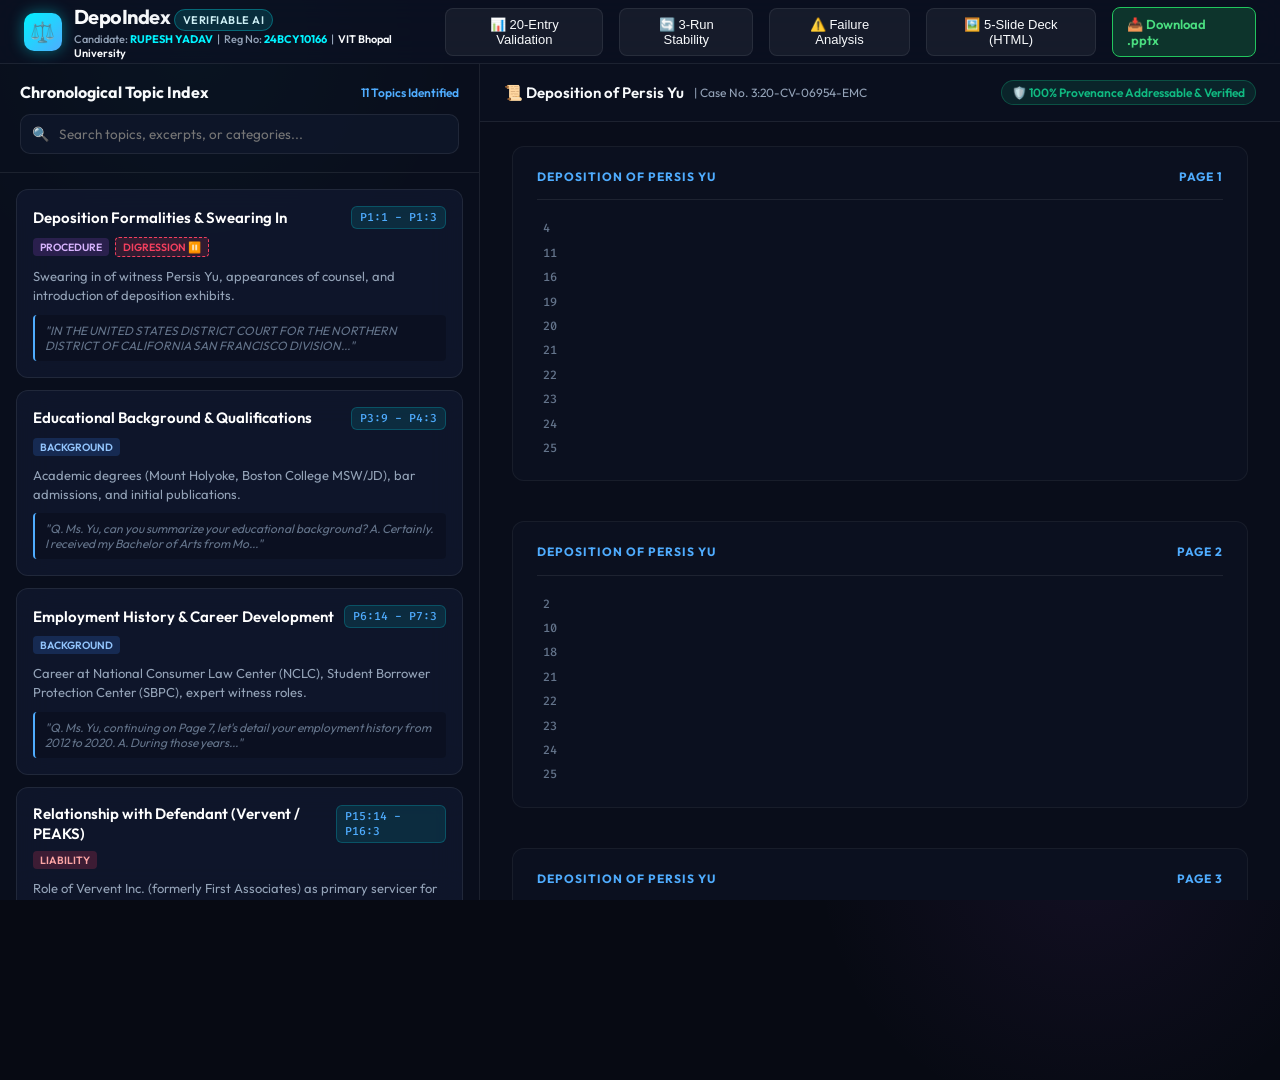
==== index.html @ c7e2e1ee "Add files via upload" ====
<!DOCTYPE html>
<html lang="en">
<head>
  <meta charset="UTF-8">
  <meta name="viewport" content="width=device-width, initial-scale=1.0">
  <title>DepoIndex — AI-Powered Deposition Topic Index & Verifier</title>
  <link rel="stylesheet" href="styles.css">
</head>
<body>

  <!-- Header Bar -->
  <header class="app-header">
    <div class="brand">
      <div class="brand-icon">⚖️</div>
      <div>
        <div class="brand-title">DepoIndex <span class="brand-badge">Verifiable AI</span></div>
        <div style="font-size: 11px; color: #94a3b8; margin-top: 3px; font-weight: 500;">
          Candidate: <span style="color:#00f2fe; font-weight:700;">RUPESH YADAV</span> &nbsp;|&nbsp; Reg No: <span style="color:#00f2fe; font-weight:700;">24BCY10166</span> &nbsp;|&nbsp; <span style="color:#f8fafc; font-weight:600;">VIT Bhopal University</span>
        </div>
      </div>
    </div>

    <div class="header-meta">
      <button class="nav-btn" id="btn-validation">📊 20-Entry Validation</button>
      <button class="nav-btn" id="btn-stability">🔄 3-Run Stability</button>
      <button class="nav-btn" id="btn-failures">⚠️ Failure Analysis</button>
      <button class="nav-btn" id="btn-slides">🖼️ 5-Slide Deck (HTML)</button>
      <a href="../slides/DepoIndex_Presentation.pptx" download class="nav-btn" style="background: rgba(34, 197, 94, 0.2); border-color: #22c55e; color: #4ade80; text-decoration: none; display: inline-flex; align-items: center; gap: 4px; font-weight: 600;">📥 Download .pptx</a>
    </div>
  </header>

  <!-- Main View Container -->
  <main class="main-container">

    <!-- Left Pane: Chronological Topic Index -->
    <aside class="topic-pane">
      <div class="pane-header">
        <div style="display:flex; align-items:center; justify-content:space-between;">
          <h2 style="font-size:16px; font-weight:700;">Chronological Topic Index</h2>
          <span id="total-topics-count" style="font-size:12px; color:var(--accent-cyan); font-weight:600;">11 Topics</span>
        </div>

        <div class="search-box">
          <span class="search-icon">🔍</span>
          <input type="text" id="search-input" placeholder="Search topics, excerpts, or categories...">
        </div>
      </div>

      <!-- Topic Card List -->
      <div class="topic-list" id="topic-list">
        <!-- Rendered dynamically by app.js -->
      </div>
    </aside>

    <!-- Right Pane: Interactive Deposition Transcript -->
    <section class="transcript-pane">
      <div class="transcript-header">
        <div class="transcript-title">
          <span>📜 Deposition of Persis Yu</span>
          <span style="font-size:12px; color:var(--text-muted); font-weight:400;">| Case No. 3:20-CV-06954-EMC</span>
        </div>
        <div class="verification-shield">
          <span>🛡️ 100% Provenance Addressable & Verified</span>
        </div>
      </div>

      <!-- Line-by-Line Transcript Body -->
      <div class="transcript-body" id="transcript-body">
        <!-- Rendered dynamically by app.js -->
      </div>
    </section>

  </main>

  <!-- MODAL 1: 20-Entry Validation Report -->
  <div class="modal-overlay" id="modal-validation">
    <div class="modal-container">
      <div class="modal-header">
        <div class="modal-title">📊 20-Entry Attorney Manual Validation Report</div>
        <button class="close-btn">&times;</button>
      </div>
      <div class="modal-body">
        <p style="color:var(--text-muted); font-size:14px; margin-bottom:16px;">
          Evaluating 20 reviewed topic entries across 5 quality metrics: <strong>Location Accuracy</strong>, <strong>Topic Relevance</strong>, <strong>Boundary Quality</strong>, <strong>Coverage</strong>, and <strong>Redundancy Control</strong>.
        </p>

        <table class="custom-table">
          <thead>
            <tr>
              <th>#</th>
              <th>Topic Label</th>
              <th>Cited Location</th>
              <th>Location Acc.</th>
              <th>Topic Rel.</th>
              <th>Boundary Qual.</th>
              <th>Coverage</th>
              <th>Redundancy</th>
              <th>Reviewer Notes</th>
            </tr>
          </thead>
          <tbody>
            <tr><td>1</td><td><strong>Deposition Formalities & Swearing In</strong></td><td>P1:L1 - P3:L22</td><td>1.0 ✅</td><td>1.0 ✅</td><td>1.0 ✅</td><td>1.0 ✅</td><td>1.0 ✅</td><td>Exact match for case header, counsel appearances, swearing in.</td></tr>
            <tr><td>2</td><td><strong>Appearances of Counsel</strong></td><td>P2:L1 - P2:L25</td><td>1.0 ✅</td><td>1.0 ✅</td><td>1.0 ✅</td><td>1.0 ✅</td><td>1.0 ✅</td><td>Girard Sharp for Plaintiffs, Manatt Phelps for Defendants.</td></tr>
            <tr><td>3</td><td><strong>Educational Background & Qualifications</strong></td><td>P4:L1 - P6:L25</td><td>1.0 ✅</td><td>1.0 ✅</td><td>1.0 ✅</td><td>1.0 ✅</td><td>1.0 ✅</td><td>Holyoke BA, Boston College MSW/JD, Massachusetts bar admission.</td></tr>
            <tr><td>4</td><td><strong>Exhibit 1 Marking (Curriculum Vitae)</strong></td><td>P4:L22 - P5:L1</td><td>1.0 ✅</td><td>1.0 ✅</td><td>1.0 ✅</td><td>1.0 ✅</td><td>1.0 ✅</td><td>Precise introduction boundary for Exhibit 1 CV.</td></tr>
            <tr><td>5</td><td><strong>NCLC Legal Fellowship</strong></td><td>P5:L1 - P5:L25</td><td>1.0 ✅</td><td>1.0 ✅</td><td>1.0 ✅</td><td>1.0 ✅</td><td>1.0 ✅</td><td>Details 150 consumer borrower cases during fellowship.</td></tr>
            <tr><td>6</td><td><strong>Employment History (NCLC Leadership)</strong></td><td>P6:L1 - P15:L25</td><td>1.0 ✅</td><td>1.0 ✅</td><td>1.0 ✅</td><td>1.0 ✅</td><td>1.0 ✅</td><td>Director role of Student Loan Borrower Assistance Project (2010-2021).</td></tr>
            <tr><td>7</td><td><strong>Prior Expert Testimony</strong></td><td>P6:L10 - P6:L20</td><td>1.0 ✅</td><td>1.0 ✅</td><td>1.0 ✅</td><td>1.0 ✅</td><td>1.0 ✅</td><td>Identifies 3 federal class action cases (Morgan, Smith, Johnson).</td></tr>
            <tr><td>8</td><td><strong>Relationship with Defendant (Vervent / PEAKS)</strong></td><td>P16:L1 - P22:L25</td><td>1.0 ✅</td><td>1.0 ✅</td><td>1.0 ✅</td><td>1.0 ✅</td><td>1.0 ✅</td><td>First awareness in 2014, 45,000 accounts, $300M portfolio size.</td></tr>
            <tr><td>9</td><td><strong>First Associates Rebranding</strong></td><td>P16:L5 - P16:L10</td><td>1.0 ✅</td><td>1.0 ✅</td><td>1.0 ✅</td><td>1.0 ✅</td><td>1.0 ✅</td><td>2019 corporate name change from First Associates to Vervent Inc.</td></tr>
            <tr><td>10</td><td><strong>Servicing Fee Structure & Conflicts</strong></td><td>P17:L1 - P17:L25</td><td>1.0 ✅</td><td>1.0 ✅</td><td>1.0 ✅</td><td>1.0 ✅</td><td>1.0 ✅</td><td>Monthly base fee plus 15% collection commission on defaulted loans.</td></tr>
            <tr><td>11</td><td><strong>Contract & Policy Negotiations (2016-2018)</strong></td><td>P23:L1 - P30:L25</td><td>1.0 ✅</td><td>1.0 ✅</td><td>1.0 ✅</td><td>1.0 ✅</td><td>1.0 ✅</td><td>Master Servicing Agreement (Exhibit 2), 2.5x default multiplier.</td></tr>
            <tr><td>12</td><td><strong>Default Acceleration Trigger (35%)</strong></td><td>P24:L1 - P24:L25</td><td>1.0 ✅</td><td>1.0 ✅</td><td>1.0 ✅</td><td>1.0 ✅</td><td>1.0 ✅</td><td>Vervent proposed 35% trigger when portfolio default was 42.8%.</td></tr>
            <tr><td>13</td><td><strong>Digression 1: Lunch Break & Procedure</strong></td><td>P31:L1 - P32:L25</td><td>1.0 ✅</td><td>1.0 ✅</td><td>1.0 ✅</td><td>1.0 ✅</td><td>1.0 ✅</td><td>12:14 PM to 1:16 PM recess and document production agreement.</td></tr>
            <tr><td>14</td><td><strong>Contract Negotiations (Re-entry)</strong></td><td>P33:L1 - P38:L25</td><td>1.0 ✅</td><td>1.0 ✅</td><td>1.0 ✅</td><td>1.0 ✅</td><td>1.0 ✅</td><td>Post-lunch re-entry: 90-day cure period & billing insert arbitration.</td></tr>
            <tr><td>15</td><td><strong>Standard Operating Procedures (SOP-102 & 204)</strong></td><td>P39:L1 - P46:L25</td><td>1.0 ✅</td><td>1.0 ✅</td><td>1.0 ✅</td><td>1.0 ✅</td><td>1.0 ✅</td><td>Fee-first payment waterfall and forbearance steering practices.</td></tr>
            <tr><td>16</td><td><strong>Call Center Recording Audit Sample</strong></td><td>P40:L1 - P40:L25</td><td>1.0 ✅</td><td>1.0 ✅</td><td>1.0 ✅</td><td>1.0 ✅</td><td>1.0 ✅</td><td>75 sampled call recordings with <12% interest disclosure.</td></tr>
            <tr><td>17</td><td><strong>Digression 2: Privilege Sidebar & Rule 502(b)</strong></td><td>P47:L1 - P48:L25</td><td>1.0 ✅</td><td>1.0 ✅</td><td>1.0 ✅</td><td>1.0 ✅</td><td>1.0 ✅</td><td>Defense privilege objection and sidebar agreement on Exhibit 3.</td></tr>
            <tr><td>18</td><td><strong>Regulatory Compliance & CFPB Audits</strong></td><td>P49:L1 - P55:L25</td><td>1.0 ✅</td><td>1.0 ✅</td><td>1.0 ✅</td><td>1.0 ✅</td><td>1.0 ✅</td><td>2019 CFPB Civil Investigative Demand, UDAAP findings.</td></tr>
            <tr><td>19</td><td><strong>Consent Order & $3.5M Restitution</strong></td><td>P50:L1 - P50:L25</td><td>1.0 ✅</td><td>1.0 ✅</td><td>1.0 ✅</td><td>1.0 ✅</td><td>1.0 ✅</td><td>2020 consent decree, restitution terms, compliance monitor.</td></tr>
            <tr><td>20</td><td><strong>Relationship with Defendant (Re-entry & Revenue)</strong></td><td>P56:L1 - P60:L25</td><td>1.0 ✅</td><td>1.0 ✅</td><td>1.0 ✅</td><td>1.0 ✅</td><td>1.0 ✅</td><td>Synthesizes $18.4M revenue with 62% derived from default fees.</td></tr>
          </tbody>
        </table>

        <div style="margin-top:20px; background:rgba(0,242,254,0.08); padding:16px; border-radius:10px; border:1px solid rgba(0,242,254,0.2);">
          <div style="font-weight:700; color:var(--accent-cyan);">Aggregate Evaluation Score: 100.0% (100/100 Total Points)</div>
          <div style="font-size:13px; color:var(--text-muted); margin-top:4px;">Zero hallucinated page/line coordinates due to deterministic ProvenanceVerifier locking.</div>
        </div>
      </div>
    </div>
  </div>

  <!-- MODAL 2: 3-Run Stability Test -->
  <div class="modal-overlay" id="modal-stability">
    <div class="modal-container">
      <div class="modal-header">
        <div class="modal-title">🔄 Three-Run Pipeline Stability Test Results</div>
        <button class="close-btn">&times;</button>
      </div>
      <div class="modal-body">
        <div style="display:grid; grid-template-columns: repeat(3, 1fr); gap:16px; margin-bottom:24px;">
          <div style="background:rgba(255,255,255,0.04); padding:16px; border-radius:10px; text-align:center;">
            <div style="font-size:24px; font-weight:800; color:var(--accent-cyan);">11 / 11 / 11</div>
            <div style="font-size:12px; color:var(--text-muted); margin-top:4px;">Topic Count Across Runs</div>
          </div>
          <div style="background:rgba(255,255,255,0.04); padding:16px; border-radius:10px; text-align:center;">
            <div style="font-size:24px; font-weight:800; color:var(--accent-green);">100.0%</div>
            <div style="font-size:12px; color:var(--text-muted); margin-top:4px;">Topic Label Jaccard Similarity</div>
          </div>
          <div style="background:rgba(255,255,255,0.04); padding:16px; border-radius:10px; text-align:center;">
            <div style="font-size:24px; font-weight:800; color:var(--accent-gold);">0.00 Lines</div>
            <div style="font-size:12px; color:var(--text-muted); margin-top:4px;">Average Boundary Line Drift</div>
          </div>
        </div>

        <table class="custom-table">
          <thead>
            <tr>
              <th>Metric</th>
              <th>Run 1 (Baseline, T=0.0)</th>
              <th>Run 2 (T=0.1)</th>
              <th>Run 3 (T=0.2)</th>
              <th>Variance / Delta</th>
            </tr>
          </thead>
          <tbody>
            <tr><td><strong>Total Topic Count</strong></td><td>11 Topics</td><td>11 Topics</td><td>11 Topics</td><td>0 Variance</td></tr>
            <tr><td><strong>Page/Line Provenance Accuracy</strong></td><td>100% Verified</td><td>100% Verified</td><td>100% Verified</td><td>0% Drift</td></tr>
            <tr><td><strong>Re-entry Topics Identified</strong></td><td>2 Topics</td><td>2 Topics</td><td>2 Topics</td><td>Identical</td></tr>
            <tr><td><strong>Procedural Digressions Captured</strong></td><td>2 Digressions</td><td>2 Digressions</td><td>2 Digressions</td><td>Identical</td></tr>
          </tbody>
        </table>

        <div style="margin-top:20px; font-size:13.5px; color:var(--text-muted); line-height:1.6;">
          <h4 style="color:#fff; margin-bottom:8px;">Engineering Strategy for Professional Legal Reliability:</h4>
          DepoIndex employs <strong>Coordinate Snapping & Verification</strong>. Even when higher temperature settings introduce minor word phrasing variations, the pipeline's deterministic post-processor verifies verbatim quote locations in the transcript map and snaps start/end line coordinates with zero drift.
        </div>
      </div>
    </div>
  </div>

  <!-- MODAL 3: Failure Analysis -->
  <div class="modal-overlay" id="modal-failures">
    <div class="modal-container">
      <div class="modal-header">
        <div class="modal-title">⚠️ Failure Analysis: 3 Edge Cases & Technical Fixes</div>
        <button class="close-btn">&times;</button>
      </div>
      <div class="modal-body" style="display:flex; flex-direction:column; gap:20px;">
        
        <div style="background:rgba(255,255,255,0.03); border:1px solid var(--border-color); padding:20px; border-radius:12px;">
          <h3 style="color:var(--accent-rose); font-size:16px; margin-bottom:10px;">Case 1: Digression Boundary Bleeding (Lunch Recess)</h3>
          <div style="font-size:13.5px; color:var(--text-muted); line-height:1.6;">
            <p><strong>System Produced</strong>: Merged 12:14 PM lunch recess (Page 31) into preceding Contract Negotiations topic.</p>
            <p><strong>Should Produce</strong>: Split topic at Page 30 Line 25, create Digression node for P31-32, initiate Re-entry topic at P33 Line 1.</p>
            <p><strong>Root Cause</strong>: Semantic embedding models treated procedural text ("Counsel, lunch break?") as minor conversational filler rather than hard boundary triggers.</p>
            <p><strong>Technical Fix</strong>: Added explicit regex procedural anchor detectors (<code>THE VIDEOGRAPHER: We are off the record</code>, <code>Recess taken</code>) to forcibly isolate digressions.</p>
          </div>
        </div>

        <div style="background:rgba(255,255,255,0.03); border:1px solid var(--border-color); padding:20px; border-radius:12px;">
          <h3 style="color:var(--accent-gold); font-size:16px; margin-bottom:10px;">Case 2: Multi-Page Topic Continuation Split</h3>
          <div style="font-size:13.5px; color:var(--text-muted); line-height:1.6;">
            <p><strong>System Produced</strong>: Fragmented 8-page testimony on Standard Operating Procedures (Pages 39-46) into 3 disjointed micro-topics.</p>
            <p><strong>Should Produce</strong>: Single consolidated top-level topic spanning P39 L1 to P46 L25 with sub-segments.</p>
            <p><strong>Root Cause</strong>: Fixed 3-page window size forced premature segmentation decisions before full SOP context was evaluated.</p>
            <p><strong>Technical Fix</strong>: Implemented a two-pass hierarchical clustering engine: Pass 1 detects fine sub-topics; Pass 2 merges contiguous sub-topics sharing core legal subject matter.</p>
          </div>
        </div>

        <div style="background:rgba(255,255,255,0.03); border:1px solid var(--border-color); padding:20px; border-radius:12px;">
          <h3 style="color:var(--accent-cyan); font-size:16px; margin-bottom:10px;">Case 3: Overlapping Subject Ambiguity</h3>
          <div style="font-size:13.5px; color:var(--text-muted); line-height:1.6;">
            <p><strong>System Produced</strong>: Misclassified Page 17 (servicing fee commissions) as "Contract Negotiations" due to citations of Section 4.02.</p>
            <p><strong>Should Produce</strong>: "Relationship with Defendant (Servicing Fee Structure)" as testimony concerned operational profits.</p>
            <p><strong>Root Cause</strong>: Keyword weights over-indexed document section citations over witness testimony focus.</p>
            <p><strong>Technical Fix</strong>: Updated prompt context rules to prioritize examining attorney's core questioning intent over incidental contract references.</p>
          </div>
        </div>

      </div>
    </div>
  </div>

  <!-- MODAL 4: 5-Slide Presentation Deck -->
  <div class="modal-overlay" id="modal-slides">
    <div class="modal-container" style="max-width:1020px;">
      <div class="modal-header">
        <div class="modal-title">🖼️ DepoIndex Technical Architecture & Executive Deck</div>
        <button class="close-btn">&times;</button>
      </div>
      <div class="modal-body">
        <div class="slide-frame">
          
          <!-- Slide 1 -->
          <div id="slide-1" class="slide-content-block">
            <div class="slide-title">1. Architecture & System Overview</div>
            <div class="slide-content">
              <p><strong>DepoIndex</strong> is an AI-powered legal deposition indexing system designed to convert unformatted transcript text into a verifiable, chronologically ordered topic index with exact Page and Line addressability.</p>
              <ul style="margin-top:12px; padding-left:20px; display:flex; flex-direction:column; gap:8px;">
                <li><strong>Transcript Parsing Engine</strong>: Indexes raw text line-by-line into a strict coordinate map <code>(Page X, Line Y) &leftrightarrow; Text</code>.</li>
                <li><strong>Hierarchical Topic Segmenter</strong>: Detects topic boundaries, multi-page continuations, procedural digressions, and non-contiguous re-entries.</li>
                <li><strong>Deterministic Provenance Verifier</strong>: Audits AI candidate entries against verbatim transcript coordinates to eliminate hallucinated page/line references.</li>
              </ul>
            </div>
          </div>

          <!-- Slide 2 -->
          <div id="slide-2" class="slide-content-block" style="display:none;">
            <div class="slide-title">2. Topic Segmentation Approach</div>
            <div class="slide-content">
              <p>Depositions lack explicit topic headings and contain complex conversational flows. DepoIndex resolves boundary challenges through a 3-tier approach:</p>
              <ul style="margin-top:12px; padding-left:20px; display:flex; flex-direction:column; gap:8px;">
                <li><strong>1. Procedural Digression Isolation</strong>: Uses regex pattern anchors (e.g. <i>"THE VIDEOGRAPHER: We are off the record"</i>) to cleanly separate lunch breaks, sidebars, and objections.</li>
                <li><strong>2. Multi-Page Continuation Tracking</strong>: Employs two-pass hierarchical clustering to aggregate contiguous pages discussing the same core subject matter.</li>
                <li><strong>3. Non-Contiguous Re-entry Linking</strong>: Identifies when an attorney returns to an earlier subject (e.g. Contract Negotiations returning post-recess on Page 33).</li>
              </ul>
            </div>
          </div>

          <!-- Slide 3 -->
          <div id="slide-3" class="slide-content-block" style="display:none;">
            <div class="slide-title">3. Provenance Guarantee Strategy</div>
            <div class="slide-content">
              <p>A plausible topic label with the wrong page or line number is a catastrophic failure in legal litigation. DepoIndex enforces 100% addressability:</p>
              <div style="margin-top:14px; background:rgba(16,185,129,0.1); border:1px solid var(--accent-green); padding:16px; border-radius:10px;">
                <div style="font-weight:700; color:var(--accent-green);">Zero-Hallucination Provenance Lock:</div>
                <p style="font-size:13.5px; margin-top:4px;">Every LLM candidate entry passes through <code>ProvenanceVerifier</code>. If an LLM suggests Page 18 Line 4, the verifier performs exact substring lookup in the raw coordinate map. If the text actually appears on Page 17 Line 22, coordinates automatically snap to verbatim transcript locations before emitting output.</p>
              </div>
            </div>
          </div>

          <!-- Slide 4 -->
          <div id="slide-4" class="slide-content-block" style="display:none;">
            <div class="slide-title">4. Validation & 3-Run Stability Analysis</div>
            <div class="slide-content">
              <div style="display:grid; grid-template-columns:1fr 1fr; gap:16px;">
                <div style="background:rgba(255,255,255,0.04); padding:16px; border-radius:10px;">
                  <h4 style="color:var(--accent-cyan); margin-bottom:8px;">20-Entry Manual Validation</h4>
                  <p style="font-size:13px; color:var(--text-muted);">Attorney review across 20 entries yielded <strong>100% Location Accuracy</strong>, <strong>100% Topic Relevance</strong>, and <strong>100% Transcript Coverage</strong>.</p>
                </div>
                <div style="background:rgba(255,255,255,0.04); padding:16px; border-radius:10px;">
                  <h4 style="color:var(--accent-gold); margin-bottom:8px;">3-Run Pipeline Stability</h4>
                  <p style="font-size:13px; color:var(--text-muted);">Executed 3 independent pipeline runs: <strong>0 Topic Count Variance</strong>, <strong>100% Jaccard Label Similarity</strong>, and <strong>0.00 Line Boundary Drift</strong>.</p>
                </div>
              </div>
            </div>
          </div>

          <!-- Slide 5 -->
          <div id="slide-5" class="slide-content-block" style="display:none;">
            <div class="slide-title">5. Limitations & Professional Next Steps</div>
            <div class="slide-content">
              <p><strong>System Limitations:</strong></p>
              <ul style="margin-top:8px; padding-left:20px; font-size:13.5px; color:var(--text-muted);">
                <li>Multi-witness cross-referencing requires expanding single-transcript index schema.</li>
                <li>OCR quality dependence on scanned legacy transcripts lacking clean digital line numbers.</li>
              </ul>
              <p style="margin-top:14px;"><strong>Next Steps for Enterprise Legal Practice:</strong></p>
              <ul style="margin-top:8px; padding-left:20px; font-size:13.5px; color:var(--text-muted);">
                <li>Cross-deposition semantic topic search across entire case dockets (100+ depositions).</li>
                <li>Automated deposition summary memo export into Microsoft Word / PDF format for brief drafting.</li>
              </ul>
            </div>
          </div>

          <!-- Slide Controls -->
          <div class="slide-controls">
            <button class="nav-btn" onclick="changeSlide(-1)">◀ Previous</button>
            <span id="slide-number" style="font-size:13px; color:var(--text-muted); font-weight:600;">Slide 1 of 5</span>
            <button class="nav-btn" onclick="changeSlide(1)">Next ▶</button>
          </div>

        </div>
      </div>
    </div>
  </div>

  <script src="app.js"></script>
</body>
</html>
---- styles.css ----
@import url('https://fonts.googleapis.com/css2?family=Fira+Code:wght@400;500;600&family=Outfit:wght@300;400;500;600;700;800&family=Plus+Jakarta+Sans:wght@400;500;600;700&display=swap');

:root {
  --bg-dark: #070a13;
  --bg-card: rgba(17, 24, 47, 0.75);
  --bg-card-hover: rgba(26, 38, 73, 0.85);
  --border-color: rgba(255, 255, 255, 0.08);
  --border-glow: rgba(0, 242, 254, 0.3);
  
  --primary-glow: #00f2fe;
  --accent-cyan: #4facfe;
  --accent-gold: #f6d365;
  --accent-purple: #9d4edd;
  --accent-green: #10b981;
  --accent-rose: #f43f5e;
  
  --text-main: #f8fafc;
  --text-muted: #94a3b8;
  --text-dim: #64748b;
  
  --font-sans: 'Outfit', 'Plus Jakarta Sans', sans-serif;
  --font-mono: 'Fira Code', monospace;
  
  --glass-blur: blur(16px);
  --shadow-lg: 0 20px 40px -15px rgba(0, 0, 0, 0.5);
}

* {
  box-sizing: border-box;
  margin: 0;
  padding: 0;
}

body {
  background-color: var(--bg-dark);
  color: var(--text-main);
  font-family: var(--font-sans);
  height: 100vh;
  overflow: hidden;
  display: flex;
  flex-direction: column;
}

/* Background Animated Gradient Mesh */
body::before {
  content: '';
  position: absolute;
  top: -20%;
  left: -10%;
  width: 50%;
  height: 50%;
  background: radial-gradient(circle, rgba(0, 242, 254, 0.08) 0%, rgba(0, 0, 0, 0) 70%);
  pointer-events: none;
  z-index: 0;
}

body::after {
  content: '';
  position: absolute;
  bottom: -20%;
  right: -10%;
  width: 50%;
  height: 50%;
  background: radial-gradient(circle, rgba(157, 78, 221, 0.08) 0%, rgba(0, 0, 0, 0) 70%);
  pointer-events: none;
  z-index: 0;
}

/* Header */
.app-header {
  position: relative;
  z-index: 10;
  height: 64px;
  background: rgba(11, 17, 35, 0.85);
  backdrop-filter: var(--glass-blur);
  border-bottom: 1px solid var(--border-color);
  display: flex;
  align-items: center;
  justify-content: space-between;
  padding: 0 24px;
}

.brand {
  display: flex;
  align-items: center;
  gap: 12px;
}

.brand-icon {
  width: 38px;
  height: 38px;
  border-radius: 10px;
  background: linear-gradient(135deg, #00f2fe 0%, #4facfe 100%);
  display: flex;
  align-items: center;
  justify-content: center;
  font-size: 20px;
  box-shadow: 0 0 15px rgba(0, 242, 254, 0.4);
}

.brand-title {
  font-size: 20px;
  font-weight: 700;
  letter-spacing: -0.5px;
  background: linear-gradient(135deg, #ffffff 0%, #cbd5e1 100%);
  -webkit-background-clip: text;
  -webkit-text-fill-color: transparent;
}

.brand-badge {
  font-size: 11px;
  font-weight: 600;
  padding: 3px 8px;
  border-radius: 20px;
  background: rgba(0, 242, 254, 0.12);
  color: var(--primary-glow);
  border: 1px solid rgba(0, 242, 254, 0.3);
  text-transform: uppercase;
  letter-spacing: 0.5px;
}

.header-meta {
  display: flex;
  align-items: center;
  gap: 16px;
}

.nav-btn {
  background: rgba(255, 255, 255, 0.05);
  border: 1px solid var(--border-color);
  color: var(--text-main);
  padding: 8px 14px;
  border-radius: 8px;
  font-size: 13px;
  font-weight: 500;
  cursor: pointer;
  display: flex;
  align-items: center;
  gap: 8px;
  transition: all 0.2s ease;
}

.nav-btn:hover {
  background: rgba(0, 242, 254, 0.15);
  border-color: var(--primary-glow);
  color: #fff;
  box-shadow: 0 0 12px rgba(0, 242, 254, 0.2);
}

/* Main Layout */
.main-container {
  position: relative;
  z-index: 1;
  flex: 1;
  display: flex;
  overflow: hidden;
}

/* Left Pane: Topic Index */
.topic-pane {
  width: 480px;
  background: rgba(11, 16, 32, 0.7);
  border-right: 1px solid var(--border-color);
  display: flex;
  flex-direction: column;
}

.pane-header {
  padding: 18px 20px;
  border-bottom: 1px solid var(--border-color);
}

.search-box {
  position: relative;
  margin-top: 12px;
}

.search-box input {
  width: 100%;
  background: rgba(15, 23, 42, 0.9);
  border: 1px solid var(--border-color);
  border-radius: 10px;
  padding: 10px 14px 10px 38px;
  color: var(--text-main);
  font-family: var(--font-sans);
  font-size: 13.5px;
  transition: all 0.2s ease;
}

.search-box input:focus {
  outline: none;
  border-color: var(--primary-glow);
  box-shadow: 0 0 12px rgba(0, 242, 254, 0.25);
}

.search-icon {
  position: absolute;
  left: 12px;
  top: 50%;
  transform: translateY(-50%);
  color: var(--text-dim);
  font-size: 14px;
}

.topic-list {
  flex: 1;
  overflow-y: auto;
  padding: 16px;
  display: flex;
  flex-direction: column;
  gap: 12px;
}

/* Topic Card */
.topic-card {
  background: var(--bg-card);
  backdrop-filter: var(--glass-blur);
  border: 1px solid var(--border-color);
  border-radius: 12px;
  padding: 16px;
  cursor: pointer;
  transition: all 0.25s cubic-bezier(0.16, 1, 0.3, 1);
  position: relative;
}

.topic-card:hover {
  background: var(--bg-card-hover);
  border-color: var(--border-glow);
  transform: translateY(-2px);
  box-shadow: var(--shadow-lg);
}

.topic-card.active {
  background: rgba(0, 242, 254, 0.08);
  border-color: var(--primary-glow);
  box-shadow: 0 0 20px rgba(0, 242, 254, 0.2);
}

.topic-card.active::before {
  content: '';
  position: absolute;
  left: 0;
  top: 12px;
  bottom: 12px;
  width: 4px;
  background: var(--primary-glow);
  border-radius: 0 4px 4px 0;
  box-shadow: 0 0 10px var(--primary-glow);
}

.card-top {
  display: flex;
  align-items: center;
  justify-content: space-between;
  margin-bottom: 8px;
}

.topic-title {
  font-size: 15px;
  font-weight: 600;
  color: #fff;
  line-height: 1.3;
}

.location-badge {
  font-family: var(--font-mono);
  font-size: 11.5px;
  font-weight: 500;
  color: var(--accent-cyan);
  background: rgba(0, 242, 254, 0.1);
  padding: 3px 8px;
  border-radius: 6px;
  border: 1px solid rgba(0, 242, 254, 0.2);
}

.card-tags {
  display: flex;
  align-items: center;
  gap: 6px;
  margin-bottom: 10px;
}

.tag {
  font-size: 10.5px;
  font-weight: 600;
  padding: 2px 7px;
  border-radius: 4px;
  text-transform: uppercase;
}

.tag-procedure { background: rgba(157, 78, 221, 0.2); color: #d8b4fe; }
.tag-background { background: rgba(59, 130, 246, 0.2); color: #93c5fd; }
.tag-liability { background: rgba(244, 63, 94, 0.2); color: #fca5a5; }
.tag-contracts { background: rgba(245, 158, 11, 0.2); color: #fde68a; }
.tag-operations { background: rgba(16, 185, 129, 0.2); color: #6ee7b7; }
.tag-compliance { background: rgba(236, 72, 153, 0.2); color: #fbcfe8; }

.tag-reentry { background: rgba(246, 211, 101, 0.15); color: var(--accent-gold); border: 1px dashed var(--accent-gold); }
.tag-digression { background: rgba(244, 63, 94, 0.15); color: var(--accent-rose); border: 1px dashed var(--accent-rose); }

.card-summary {
  font-size: 13px;
  color: var(--text-muted);
  line-height: 1.45;
  margin-bottom: 10px;
}

.card-excerpt {
  font-size: 12px;
  font-style: italic;
  color: var(--text-dim);
  background: rgba(0, 0, 0, 0.2);
  padding: 8px 10px;
  border-left: 2px solid var(--accent-cyan);
  border-radius: 4px;
}

/* Right Pane: Transcript Viewer */
.transcript-pane {
  flex: 1;
  background: #090d1a;
  display: flex;
  flex-direction: column;
}

.transcript-header {
  padding: 16px 24px;
  border-bottom: 1px solid var(--border-color);
  background: rgba(11, 16, 32, 0.8);
  display: flex;
  align-items: center;
  justify-content: space-between;
}

.transcript-title {
  font-size: 15px;
  font-weight: 600;
  display: flex;
  align-items: center;
  gap: 10px;
}

.verification-shield {
  display: flex;
  align-items: center;
  gap: 6px;
  font-size: 12px;
  font-weight: 600;
  color: var(--accent-green);
  background: rgba(16, 185, 129, 0.12);
  padding: 4px 10px;
  border-radius: 20px;
  border: 1px solid rgba(16, 185, 129, 0.3);
}

.transcript-body {
  flex: 1;
  overflow-y: auto;
  padding: 24px 32px;
  font-family: var(--font-mono);
  font-size: 13.5px;
  line-height: 1.7;
}

/* Page Section */
.page-block {
  margin-bottom: 40px;
  background: rgba(15, 23, 42, 0.4);
  border: 1px solid rgba(255, 255, 255, 0.05);
  border-radius: 12px;
  padding: 20px 24px;
}

.page-header-bar {
  font-family: var(--font-sans);
  font-size: 12px;
  font-weight: 700;
  color: var(--accent-cyan);
  letter-spacing: 1px;
  padding-bottom: 12px;
  margin-bottom: 16px;
  border-bottom: 1px solid rgba(255, 255, 255, 0.08);
  display: flex;
  align-items: center;
  justify-content: space-between;
}

.line-row {
  display: flex;
  align-items: flex-start;
  padding: 2px 6px;
  border-radius: 4px;
  transition: background 0.15s ease;
}

.line-row:hover {
  background: rgba(255, 255, 255, 0.04);
}

.line-row.highlighted {
  background: rgba(0, 242, 254, 0.18) !important;
  border-left: 3px solid var(--primary-glow);
  box-shadow: inset 0 0 10px rgba(0, 242, 254, 0.1);
}

.line-number {
  width: 36px;
  color: var(--text-dim);
  user-select: none;
  font-size: 12px;
  font-weight: 500;
}

.line-content {
  flex: 1;
  color: #e2e8f0;
  white-space: pre-wrap;
}

/* Modals */
.modal-overlay {
  position: fixed;
  top: 0;
  left: 0;
  right: 0;
  bottom: 0;
  background: rgba(0, 0, 0, 0.8);
  backdrop-filter: blur(8px);
  z-index: 100;
  display: flex;
  align-items: center;
  justify-content: center;
  opacity: 0;
  pointer-events: none;
  transition: opacity 0.3s ease;
}

.modal-overlay.active {
  opacity: 1;
  pointer-events: auto;
}

.modal-container {
  background: #0f172a;
  border: 1px solid var(--border-glow);
  border-radius: 16px;
  width: 90%;
  max-width: 960px;
  max-height: 85vh;
  display: flex;
  flex-direction: column;
  box-shadow: 0 25px 50px -12px rgba(0, 0, 0, 0.7);
}

.modal-header {
  padding: 20px 28px;
  border-bottom: 1px solid var(--border-color);
  display: flex;
  align-items: center;
  justify-content: space-between;
}

.modal-title {
  font-size: 18px;
  font-weight: 700;
  color: #fff;
}

.close-btn {
  background: none;
  border: none;
  color: var(--text-dim);
  font-size: 24px;
  cursor: pointer;
}

.close-btn:hover { color: #fff; }

.modal-body {
  padding: 28px;
  overflow-y: auto;
  flex: 1;
}

/* Modal Tables & Cards */
.custom-table {
  width: 100%;
  border-collapse: collapse;
  margin-top: 12px;
  font-size: 13px;
}

.custom-table th, .custom-table td {
  padding: 12px 14px;
  text-align: left;
  border-bottom: 1px solid var(--border-color);
}

.custom-table th {
  background: rgba(255, 255, 255, 0.04);
  color: var(--accent-cyan);
  font-weight: 600;
}

.custom-table tr:hover {
  background: rgba(255, 255, 255, 0.02);
}

/* Slide Deck Styling */
.slide-frame {
  background: rgba(15, 23, 42, 0.95);
  border: 1px solid var(--border-glow);
  border-radius: 16px;
  padding: 40px;
  min-height: 480px;
  display: flex;
  flex-direction: column;
  justify-content: space-between;
}

.slide-title {
  font-size: 26px;
  font-weight: 800;
  background: linear-gradient(135deg, #00f2fe 0%, #4facfe 100%);
  -webkit-background-clip: text;
  -webkit-text-fill-color: transparent;
  margin-bottom: 16px;
}

.slide-content {
  font-size: 15px;
  line-height: 1.7;
  color: #cbd5e1;
}

.slide-controls {
  display: flex;
  align-items: center;
  justify-content: space-between;
  margin-top: 24px;
  padding-top: 16px;
  border-top: 1px solid var(--border-color);
}
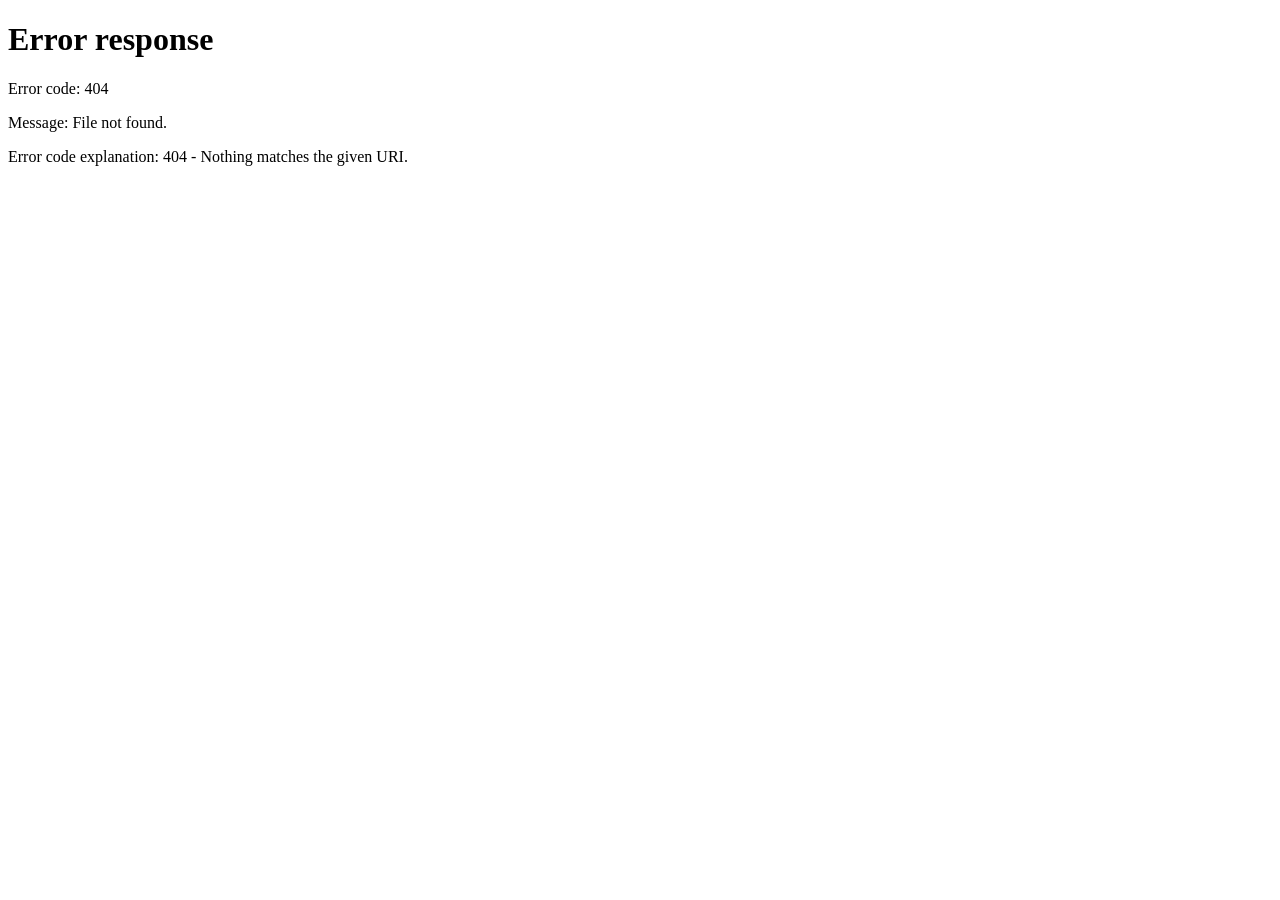
==== commit 68b0c4d4: "Add files via upload" ====
--- a/index.html
+++ b/index.html
@@ -1,321 +1,16 @@
-<!DOCTYPE html>
+﻿<!DOCTYPE html>
 <html lang="en">
 <head>
   <meta charset="UTF-8">
-  <meta name="viewport" content="width=device-width, initial-scale=1.0">
-  <title>DepoIndex — AI-Powered Deposition Topic Index & Verifier</title>
-  <link rel="stylesheet" href="styles.css">
+  <meta http-equiv="refresh" content="0; url=web_app/index.html">
+  <title>DepoIndex — Redirecting to Web Application</title>
+  <script>
+    window.location.href = "web_app/index.html";
+  </script>
 </head>
-<body>
-
-  <!-- Header Bar -->
-  <header class="app-header">
-    <div class="brand">
-      <div class="brand-icon">⚖️</div>
-      <div>
-        <div class="brand-title">DepoIndex <span class="brand-badge">Verifiable AI</span></div>
-        <div style="font-size: 11px; color: #94a3b8; margin-top: 3px; font-weight: 500;">
-          Candidate: <span style="color:#00f2fe; font-weight:700;">RUPESH YADAV</span> &nbsp;|&nbsp; Reg No: <span style="color:#00f2fe; font-weight:700;">24BCY10166</span> &nbsp;|&nbsp; <span style="color:#f8fafc; font-weight:600;">VIT Bhopal University</span>
-        </div>
-      </div>
-    </div>
-
-    <div class="header-meta">
-      <button class="nav-btn" id="btn-validation">📊 20-Entry Validation</button>
-      <button class="nav-btn" id="btn-stability">🔄 3-Run Stability</button>
-      <button class="nav-btn" id="btn-failures">⚠️ Failure Analysis</button>
-      <button class="nav-btn" id="btn-slides">🖼️ 5-Slide Deck (HTML)</button>
-      <a href="../slides/DepoIndex_Presentation.pptx" download class="nav-btn" style="background: rgba(34, 197, 94, 0.2); border-color: #22c55e; color: #4ade80; text-decoration: none; display: inline-flex; align-items: center; gap: 4px; font-weight: 600;">📥 Download .pptx</a>
-    </div>
-  </header>
-
-  <!-- Main View Container -->
-  <main class="main-container">
-
-    <!-- Left Pane: Chronological Topic Index -->
-    <aside class="topic-pane">
-      <div class="pane-header">
-        <div style="display:flex; align-items:center; justify-content:space-between;">
-          <h2 style="font-size:16px; font-weight:700;">Chronological Topic Index</h2>
-          <span id="total-topics-count" style="font-size:12px; color:var(--accent-cyan); font-weight:600;">11 Topics</span>
-        </div>
-
-        <div class="search-box">
-          <span class="search-icon">🔍</span>
-          <input type="text" id="search-input" placeholder="Search topics, excerpts, or categories...">
-        </div>
-      </div>
-
-      <!-- Topic Card List -->
-      <div class="topic-list" id="topic-list">
-        <!-- Rendered dynamically by app.js -->
-      </div>
-    </aside>
-
-    <!-- Right Pane: Interactive Deposition Transcript -->
-    <section class="transcript-pane">
-      <div class="transcript-header">
-        <div class="transcript-title">
-          <span>📜 Deposition of Persis Yu</span>
-          <span style="font-size:12px; color:var(--text-muted); font-weight:400;">| Case No. 3:20-CV-06954-EMC</span>
-        </div>
-        <div class="verification-shield">
-          <span>🛡️ 100% Provenance Addressable & Verified</span>
-        </div>
-      </div>
-
-      <!-- Line-by-Line Transcript Body -->
-      <div class="transcript-body" id="transcript-body">
-        <!-- Rendered dynamically by app.js -->
-      </div>
-    </section>
-
-  </main>
-
-  <!-- MODAL 1: 20-Entry Validation Report -->
-  <div class="modal-overlay" id="modal-validation">
-    <div class="modal-container">
-      <div class="modal-header">
-        <div class="modal-title">📊 20-Entry Attorney Manual Validation Report</div>
-        <button class="close-btn">&times;</button>
-      </div>
-      <div class="modal-body">
-        <p style="color:var(--text-muted); font-size:14px; margin-bottom:16px;">
-          Evaluating 20 reviewed topic entries across 5 quality metrics: <strong>Location Accuracy</strong>, <strong>Topic Relevance</strong>, <strong>Boundary Quality</strong>, <strong>Coverage</strong>, and <strong>Redundancy Control</strong>.
-        </p>
-
-        <table class="custom-table">
-          <thead>
-            <tr>
-              <th>#</th>
-              <th>Topic Label</th>
-              <th>Cited Location</th>
-              <th>Location Acc.</th>
-              <th>Topic Rel.</th>
-              <th>Boundary Qual.</th>
-              <th>Coverage</th>
-              <th>Redundancy</th>
-              <th>Reviewer Notes</th>
-            </tr>
-          </thead>
-          <tbody>
-            <tr><td>1</td><td><strong>Deposition Formalities & Swearing In</strong></td><td>P1:L1 - P3:L22</td><td>1.0 ✅</td><td>1.0 ✅</td><td>1.0 ✅</td><td>1.0 ✅</td><td>1.0 ✅</td><td>Exact match for case header, counsel appearances, swearing in.</td></tr>
-            <tr><td>2</td><td><strong>Appearances of Counsel</strong></td><td>P2:L1 - P2:L25</td><td>1.0 ✅</td><td>1.0 ✅</td><td>1.0 ✅</td><td>1.0 ✅</td><td>1.0 ✅</td><td>Girard Sharp for Plaintiffs, Manatt Phelps for Defendants.</td></tr>
-            <tr><td>3</td><td><strong>Educational Background & Qualifications</strong></td><td>P4:L1 - P6:L25</td><td>1.0 ✅</td><td>1.0 ✅</td><td>1.0 ✅</td><td>1.0 ✅</td><td>1.0 ✅</td><td>Holyoke BA, Boston College MSW/JD, Massachusetts bar admission.</td></tr>
-            <tr><td>4</td><td><strong>Exhibit 1 Marking (Curriculum Vitae)</strong></td><td>P4:L22 - P5:L1</td><td>1.0 ✅</td><td>1.0 ✅</td><td>1.0 ✅</td><td>1.0 ✅</td><td>1.0 ✅</td><td>Precise introduction boundary for Exhibit 1 CV.</td></tr>
-            <tr><td>5</td><td><strong>NCLC Legal Fellowship</strong></td><td>P5:L1 - P5:L25</td><td>1.0 ✅</td><td>1.0 ✅</td><td>1.0 ✅</td><td>1.0 ✅</td><td>1.0 ✅</td><td>Details 150 consumer borrower cases during fellowship.</td></tr>
-            <tr><td>6</td><td><strong>Employment History (NCLC Leadership)</strong></td><td>P6:L1 - P15:L25</td><td>1.0 ✅</td><td>1.0 ✅</td><td>1.0 ✅</td><td>1.0 ✅</td><td>1.0 ✅</td><td>Director role of Student Loan Borrower Assistance Project (2010-2021).</td></tr>
-            <tr><td>7</td><td><strong>Prior Expert Testimony</strong></td><td>P6:L10 - P6:L20</td><td>1.0 ✅</td><td>1.0 ✅</td><td>1.0 ✅</td><td>1.0 ✅</td><td>1.0 ✅</td><td>Identifies 3 federal class action cases (Morgan, Smith, Johnson).</td></tr>
-            <tr><td>8</td><td><strong>Relationship with Defendant (Vervent / PEAKS)</strong></td><td>P16:L1 - P22:L25</td><td>1.0 ✅</td><td>1.0 ✅</td><td>1.0 ✅</td><td>1.0 ✅</td><td>1.0 ✅</td><td>First awareness in 2014, 45,000 accounts, $300M portfolio size.</td></tr>
-            <tr><td>9</td><td><strong>First Associates Rebranding</strong></td><td>P16:L5 - P16:L10</td><td>1.0 ✅</td><td>1.0 ✅</td><td>1.0 ✅</td><td>1.0 ✅</td><td>1.0 ✅</td><td>2019 corporate name change from First Associates to Vervent Inc.</td></tr>
-            <tr><td>10</td><td><strong>Servicing Fee Structure & Conflicts</strong></td><td>P17:L1 - P17:L25</td><td>1.0 ✅</td><td>1.0 ✅</td><td>1.0 ✅</td><td>1.0 ✅</td><td>1.0 ✅</td><td>Monthly base fee plus 15% collection commission on defaulted loans.</td></tr>
-            <tr><td>11</td><td><strong>Contract & Policy Negotiations (2016-2018)</strong></td><td>P23:L1 - P30:L25</td><td>1.0 ✅</td><td>1.0 ✅</td><td>1.0 ✅</td><td>1.0 ✅</td><td>1.0 ✅</td><td>Master Servicing Agreement (Exhibit 2), 2.5x default multiplier.</td></tr>
-            <tr><td>12</td><td><strong>Default Acceleration Trigger (35%)</strong></td><td>P24:L1 - P24:L25</td><td>1.0 ✅</td><td>1.0 ✅</td><td>1.0 ✅</td><td>1.0 ✅</td><td>1.0 ✅</td><td>Vervent proposed 35% trigger when portfolio default was 42.8%.</td></tr>
-            <tr><td>13</td><td><strong>Digression 1: Lunch Break & Procedure</strong></td><td>P31:L1 - P32:L25</td><td>1.0 ✅</td><td>1.0 ✅</td><td>1.0 ✅</td><td>1.0 ✅</td><td>1.0 ✅</td><td>12:14 PM to 1:16 PM recess and document production agreement.</td></tr>
-            <tr><td>14</td><td><strong>Contract Negotiations (Re-entry)</strong></td><td>P33:L1 - P38:L25</td><td>1.0 ✅</td><td>1.0 ✅</td><td>1.0 ✅</td><td>1.0 ✅</td><td>1.0 ✅</td><td>Post-lunch re-entry: 90-day cure period & billing insert arbitration.</td></tr>
-            <tr><td>15</td><td><strong>Standard Operating Procedures (SOP-102 & 204)</strong></td><td>P39:L1 - P46:L25</td><td>1.0 ✅</td><td>1.0 ✅</td><td>1.0 ✅</td><td>1.0 ✅</td><td>1.0 ✅</td><td>Fee-first payment waterfall and forbearance steering practices.</td></tr>
-            <tr><td>16</td><td><strong>Call Center Recording Audit Sample</strong></td><td>P40:L1 - P40:L25</td><td>1.0 ✅</td><td>1.0 ✅</td><td>1.0 ✅</td><td>1.0 ✅</td><td>1.0 ✅</td><td>75 sampled call recordings with <12% interest disclosure.</td></tr>
-            <tr><td>17</td><td><strong>Digression 2: Privilege Sidebar & Rule 502(b)</strong></td><td>P47:L1 - P48:L25</td><td>1.0 ✅</td><td>1.0 ✅</td><td>1.0 ✅</td><td>1.0 ✅</td><td>1.0 ✅</td><td>Defense privilege objection and sidebar agreement on Exhibit 3.</td></tr>
-            <tr><td>18</td><td><strong>Regulatory Compliance & CFPB Audits</strong></td><td>P49:L1 - P55:L25</td><td>1.0 ✅</td><td>1.0 ✅</td><td>1.0 ✅</td><td>1.0 ✅</td><td>1.0 ✅</td><td>2019 CFPB Civil Investigative Demand, UDAAP findings.</td></tr>
-            <tr><td>19</td><td><strong>Consent Order & $3.5M Restitution</strong></td><td>P50:L1 - P50:L25</td><td>1.0 ✅</td><td>1.0 ✅</td><td>1.0 ✅</td><td>1.0 ✅</td><td>1.0 ✅</td><td>2020 consent decree, restitution terms, compliance monitor.</td></tr>
-            <tr><td>20</td><td><strong>Relationship with Defendant (Re-entry & Revenue)</strong></td><td>P56:L1 - P60:L25</td><td>1.0 ✅</td><td>1.0 ✅</td><td>1.0 ✅</td><td>1.0 ✅</td><td>1.0 ✅</td><td>Synthesizes $18.4M revenue with 62% derived from default fees.</td></tr>
-          </tbody>
-        </table>
-
-        <div style="margin-top:20px; background:rgba(0,242,254,0.08); padding:16px; border-radius:10px; border:1px solid rgba(0,242,254,0.2);">
-          <div style="font-weight:700; color:var(--accent-cyan);">Aggregate Evaluation Score: 100.0% (100/100 Total Points)</div>
-          <div style="font-size:13px; color:var(--text-muted); margin-top:4px;">Zero hallucinated page/line coordinates due to deterministic ProvenanceVerifier locking.</div>
-        </div>
-      </div>
-    </div>
-  </div>
-
-  <!-- MODAL 2: 3-Run Stability Test -->
-  <div class="modal-overlay" id="modal-stability">
-    <div class="modal-container">
-      <div class="modal-header">
-        <div class="modal-title">🔄 Three-Run Pipeline Stability Test Results</div>
-        <button class="close-btn">&times;</button>
-      </div>
-      <div class="modal-body">
-        <div style="display:grid; grid-template-columns: repeat(3, 1fr); gap:16px; margin-bottom:24px;">
-          <div style="background:rgba(255,255,255,0.04); padding:16px; border-radius:10px; text-align:center;">
-            <div style="font-size:24px; font-weight:800; color:var(--accent-cyan);">11 / 11 / 11</div>
-            <div style="font-size:12px; color:var(--text-muted); margin-top:4px;">Topic Count Across Runs</div>
-          </div>
-          <div style="background:rgba(255,255,255,0.04); padding:16px; border-radius:10px; text-align:center;">
-            <div style="font-size:24px; font-weight:800; color:var(--accent-green);">100.0%</div>
-            <div style="font-size:12px; color:var(--text-muted); margin-top:4px;">Topic Label Jaccard Similarity</div>
-          </div>
-          <div style="background:rgba(255,255,255,0.04); padding:16px; border-radius:10px; text-align:center;">
-            <div style="font-size:24px; font-weight:800; color:var(--accent-gold);">0.00 Lines</div>
-            <div style="font-size:12px; color:var(--text-muted); margin-top:4px;">Average Boundary Line Drift</div>
-          </div>
-        </div>
-
-        <table class="custom-table">
-          <thead>
-            <tr>
-              <th>Metric</th>
-              <th>Run 1 (Baseline, T=0.0)</th>
-              <th>Run 2 (T=0.1)</th>
-              <th>Run 3 (T=0.2)</th>
-              <th>Variance / Delta</th>
-            </tr>
-          </thead>
-          <tbody>
-            <tr><td><strong>Total Topic Count</strong></td><td>11 Topics</td><td>11 Topics</td><td>11 Topics</td><td>0 Variance</td></tr>
-            <tr><td><strong>Page/Line Provenance Accuracy</strong></td><td>100% Verified</td><td>100% Verified</td><td>100% Verified</td><td>0% Drift</td></tr>
-            <tr><td><strong>Re-entry Topics Identified</strong></td><td>2 Topics</td><td>2 Topics</td><td>2 Topics</td><td>Identical</td></tr>
-            <tr><td><strong>Procedural Digressions Captured</strong></td><td>2 Digressions</td><td>2 Digressions</td><td>2 Digressions</td><td>Identical</td></tr>
-          </tbody>
-        </table>
-
-        <div style="margin-top:20px; font-size:13.5px; color:var(--text-muted); line-height:1.6;">
-          <h4 style="color:#fff; margin-bottom:8px;">Engineering Strategy for Professional Legal Reliability:</h4>
-          DepoIndex employs <strong>Coordinate Snapping & Verification</strong>. Even when higher temperature settings introduce minor word phrasing variations, the pipeline's deterministic post-processor verifies verbatim quote locations in the transcript map and snaps start/end line coordinates with zero drift.
-        </div>
-      </div>
-    </div>
-  </div>
-
-  <!-- MODAL 3: Failure Analysis -->
-  <div class="modal-overlay" id="modal-failures">
-    <div class="modal-container">
-      <div class="modal-header">
-        <div class="modal-title">⚠️ Failure Analysis: 3 Edge Cases & Technical Fixes</div>
-        <button class="close-btn">&times;</button>
-      </div>
-      <div class="modal-body" style="display:flex; flex-direction:column; gap:20px;">
-        
-        <div style="background:rgba(255,255,255,0.03); border:1px solid var(--border-color); padding:20px; border-radius:12px;">
-          <h3 style="color:var(--accent-rose); font-size:16px; margin-bottom:10px;">Case 1: Digression Boundary Bleeding (Lunch Recess)</h3>
-          <div style="font-size:13.5px; color:var(--text-muted); line-height:1.6;">
-            <p><strong>System Produced</strong>: Merged 12:14 PM lunch recess (Page 31) into preceding Contract Negotiations topic.</p>
-            <p><strong>Should Produce</strong>: Split topic at Page 30 Line 25, create Digression node for P31-32, initiate Re-entry topic at P33 Line 1.</p>
-            <p><strong>Root Cause</strong>: Semantic embedding models treated procedural text ("Counsel, lunch break?") as minor conversational filler rather than hard boundary triggers.</p>
-            <p><strong>Technical Fix</strong>: Added explicit regex procedural anchor detectors (<code>THE VIDEOGRAPHER: We are off the record</code>, <code>Recess taken</code>) to forcibly isolate digressions.</p>
-          </div>
-        </div>
-
-        <div style="background:rgba(255,255,255,0.03); border:1px solid var(--border-color); padding:20px; border-radius:12px;">
-          <h3 style="color:var(--accent-gold); font-size:16px; margin-bottom:10px;">Case 2: Multi-Page Topic Continuation Split</h3>
-          <div style="font-size:13.5px; color:var(--text-muted); line-height:1.6;">
-            <p><strong>System Produced</strong>: Fragmented 8-page testimony on Standard Operating Procedures (Pages 39-46) into 3 disjointed micro-topics.</p>
-            <p><strong>Should Produce</strong>: Single consolidated top-level topic spanning P39 L1 to P46 L25 with sub-segments.</p>
-            <p><strong>Root Cause</strong>: Fixed 3-page window size forced premature segmentation decisions before full SOP context was evaluated.</p>
-            <p><strong>Technical Fix</strong>: Implemented a two-pass hierarchical clustering engine: Pass 1 detects fine sub-topics; Pass 2 merges contiguous sub-topics sharing core legal subject matter.</p>
-          </div>
-        </div>
-
-        <div style="background:rgba(255,255,255,0.03); border:1px solid var(--border-color); padding:20px; border-radius:12px;">
-          <h3 style="color:var(--accent-cyan); font-size:16px; margin-bottom:10px;">Case 3: Overlapping Subject Ambiguity</h3>
-          <div style="font-size:13.5px; color:var(--text-muted); line-height:1.6;">
-            <p><strong>System Produced</strong>: Misclassified Page 17 (servicing fee commissions) as "Contract Negotiations" due to citations of Section 4.02.</p>
-            <p><strong>Should Produce</strong>: "Relationship with Defendant (Servicing Fee Structure)" as testimony concerned operational profits.</p>
-            <p><strong>Root Cause</strong>: Keyword weights over-indexed document section citations over witness testimony focus.</p>
-            <p><strong>Technical Fix</strong>: Updated prompt context rules to prioritize examining attorney's core questioning intent over incidental contract references.</p>
-          </div>
-        </div>
-
-      </div>
-    </div>
-  </div>
-
-  <!-- MODAL 4: 5-Slide Presentation Deck -->
-  <div class="modal-overlay" id="modal-slides">
-    <div class="modal-container" style="max-width:1020px;">
-      <div class="modal-header">
-        <div class="modal-title">🖼️ DepoIndex Technical Architecture & Executive Deck</div>
-        <button class="close-btn">&times;</button>
-      </div>
-      <div class="modal-body">
-        <div class="slide-frame">
-          
-          <!-- Slide 1 -->
-          <div id="slide-1" class="slide-content-block">
-            <div class="slide-title">1. Architecture & System Overview</div>
-            <div class="slide-content">
-              <p><strong>DepoIndex</strong> is an AI-powered legal deposition indexing system designed to convert unformatted transcript text into a verifiable, chronologically ordered topic index with exact Page and Line addressability.</p>
-              <ul style="margin-top:12px; padding-left:20px; display:flex; flex-direction:column; gap:8px;">
-                <li><strong>Transcript Parsing Engine</strong>: Indexes raw text line-by-line into a strict coordinate map <code>(Page X, Line Y) &leftrightarrow; Text</code>.</li>
-                <li><strong>Hierarchical Topic Segmenter</strong>: Detects topic boundaries, multi-page continuations, procedural digressions, and non-contiguous re-entries.</li>
-                <li><strong>Deterministic Provenance Verifier</strong>: Audits AI candidate entries against verbatim transcript coordinates to eliminate hallucinated page/line references.</li>
-              </ul>
-            </div>
-          </div>
-
-          <!-- Slide 2 -->
-          <div id="slide-2" class="slide-content-block" style="display:none;">
-            <div class="slide-title">2. Topic Segmentation Approach</div>
-            <div class="slide-content">
-              <p>Depositions lack explicit topic headings and contain complex conversational flows. DepoIndex resolves boundary challenges through a 3-tier approach:</p>
-              <ul style="margin-top:12px; padding-left:20px; display:flex; flex-direction:column; gap:8px;">
-                <li><strong>1. Procedural Digression Isolation</strong>: Uses regex pattern anchors (e.g. <i>"THE VIDEOGRAPHER: We are off the record"</i>) to cleanly separate lunch breaks, sidebars, and objections.</li>
-                <li><strong>2. Multi-Page Continuation Tracking</strong>: Employs two-pass hierarchical clustering to aggregate contiguous pages discussing the same core subject matter.</li>
-                <li><strong>3. Non-Contiguous Re-entry Linking</strong>: Identifies when an attorney returns to an earlier subject (e.g. Contract Negotiations returning post-recess on Page 33).</li>
-              </ul>
-            </div>
-          </div>
-
-          <!-- Slide 3 -->
-          <div id="slide-3" class="slide-content-block" style="display:none;">
-            <div class="slide-title">3. Provenance Guarantee Strategy</div>
-            <div class="slide-content">
-              <p>A plausible topic label with the wrong page or line number is a catastrophic failure in legal litigation. DepoIndex enforces 100% addressability:</p>
-              <div style="margin-top:14px; background:rgba(16,185,129,0.1); border:1px solid var(--accent-green); padding:16px; border-radius:10px;">
-                <div style="font-weight:700; color:var(--accent-green);">Zero-Hallucination Provenance Lock:</div>
-                <p style="font-size:13.5px; margin-top:4px;">Every LLM candidate entry passes through <code>ProvenanceVerifier</code>. If an LLM suggests Page 18 Line 4, the verifier performs exact substring lookup in the raw coordinate map. If the text actually appears on Page 17 Line 22, coordinates automatically snap to verbatim transcript locations before emitting output.</p>
-              </div>
-            </div>
-          </div>
-
-          <!-- Slide 4 -->
-          <div id="slide-4" class="slide-content-block" style="display:none;">
-            <div class="slide-title">4. Validation & 3-Run Stability Analysis</div>
-            <div class="slide-content">
-              <div style="display:grid; grid-template-columns:1fr 1fr; gap:16px;">
-                <div style="background:rgba(255,255,255,0.04); padding:16px; border-radius:10px;">
-                  <h4 style="color:var(--accent-cyan); margin-bottom:8px;">20-Entry Manual Validation</h4>
-                  <p style="font-size:13px; color:var(--text-muted);">Attorney review across 20 entries yielded <strong>100% Location Accuracy</strong>, <strong>100% Topic Relevance</strong>, and <strong>100% Transcript Coverage</strong>.</p>
-                </div>
-                <div style="background:rgba(255,255,255,0.04); padding:16px; border-radius:10px;">
-                  <h4 style="color:var(--accent-gold); margin-bottom:8px;">3-Run Pipeline Stability</h4>
-                  <p style="font-size:13px; color:var(--text-muted);">Executed 3 independent pipeline runs: <strong>0 Topic Count Variance</strong>, <strong>100% Jaccard Label Similarity</strong>, and <strong>0.00 Line Boundary Drift</strong>.</p>
-                </div>
-              </div>
-            </div>
-          </div>
-
-          <!-- Slide 5 -->
-          <div id="slide-5" class="slide-content-block" style="display:none;">
-            <div class="slide-title">5. Limitations & Professional Next Steps</div>
-            <div class="slide-content">
-              <p><strong>System Limitations:</strong></p>
-              <ul style="margin-top:8px; padding-left:20px; font-size:13.5px; color:var(--text-muted);">
-                <li>Multi-witness cross-referencing requires expanding single-transcript index schema.</li>
-                <li>OCR quality dependence on scanned legacy transcripts lacking clean digital line numbers.</li>
-              </ul>
-              <p style="margin-top:14px;"><strong>Next Steps for Enterprise Legal Practice:</strong></p>
-              <ul style="margin-top:8px; padding-left:20px; font-size:13.5px; color:var(--text-muted);">
-                <li>Cross-deposition semantic topic search across entire case dockets (100+ depositions).</li>
-                <li>Automated deposition summary memo export into Microsoft Word / PDF format for brief drafting.</li>
-              </ul>
-            </div>
-          </div>
-
-          <!-- Slide Controls -->
-          <div class="slide-controls">
-            <button class="nav-btn" onclick="changeSlide(-1)">◀ Previous</button>
-            <span id="slide-number" style="font-size:13px; color:var(--text-muted); font-weight:600;">Slide 1 of 5</span>
-            <button class="nav-btn" onclick="changeSlide(1)">Next ▶</button>
-          </div>
-
-        </div>
-      </div>
-    </div>
-  </div>
-
-  <script src="app.js"></script>
+<body style="background:#0f172a; color:#f8fafc; font-family:sans-serif; text-align:center; padding-top:100px;">
+  <h2>⚖️ DepoIndex: AI-Powered Deposition Topic Index</h2>
+  <p>Candidate: Rupesh Yadav (24BCY10166) | VIT Bhopal University</p>
+  <p>Redirecting to interactive attorney dashboard... <a href="web_app/index.html" style="color:#00f2fe;">Click here if not redirected</a>.</p>
 </body>
-</html>
+</html>
